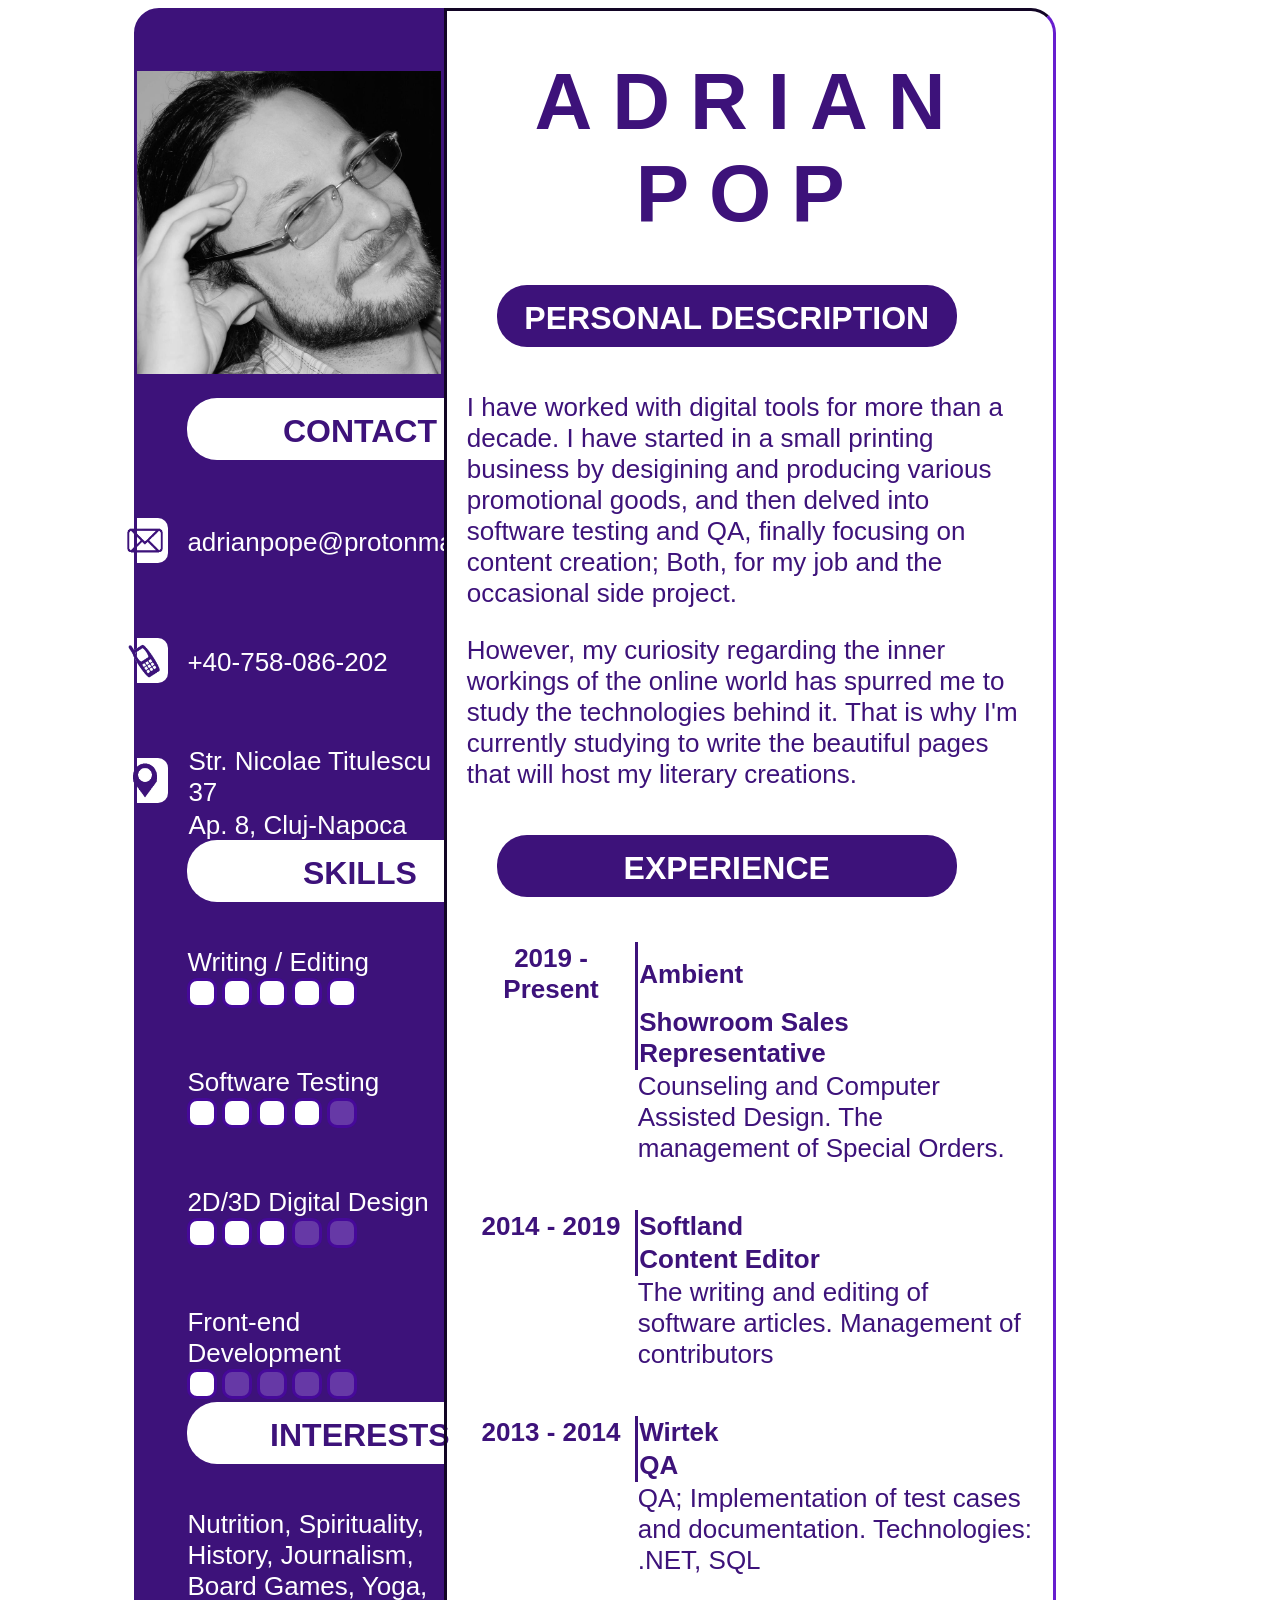
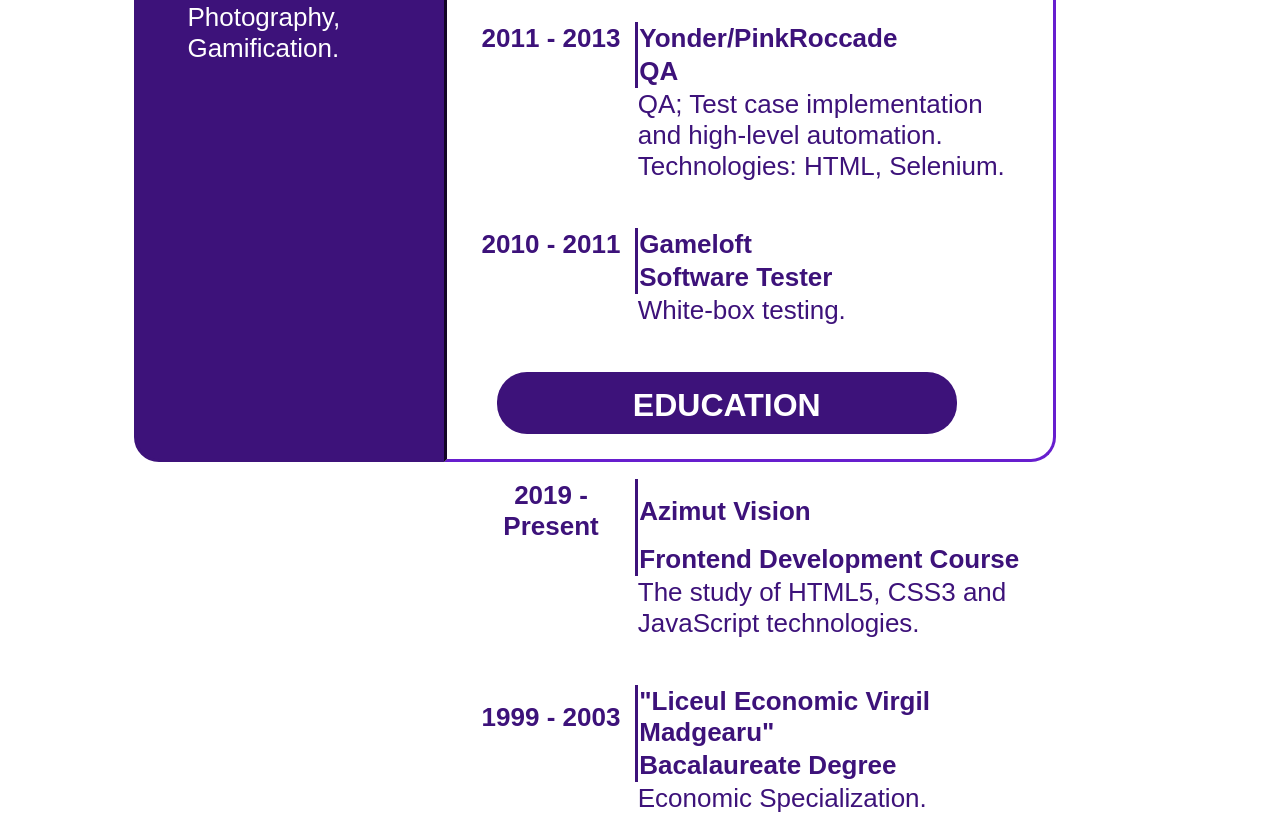
==== index.html @ 20480416 "Rename Adrian Pop CV.html to index.html" ====
<!DOCTYPE html>
<html>
  <head>
    <link type="text/css" rel="stylesheet" href="data\style.css">
    <title>Adrian Pop - CV</title>
  </head>
  <body>
    <div class="article"><!--Article-->
      <div class="left-panel"><!-- Left Panel -->
        <div style="margin-top:60px"><!--Mugshot-->
          <img class="mugshot" src="data\mugshot.jpg" width="567px">
        </div>
        <div class="wh-title"><!--Contact-->
          CONTACT
        </div>
        <div class="block"><!--email-->
          <div class="wh-icon"><!--icon-->
            <img class="icon" src="data\email.png">
          </div>
          <div class="wh-text" style="line-height:75px;">
            adrianpope@protonmail.com
          </div>
        </div>
        <div class="block"><!--telephone-->
          <div class="wh-icon"><!--icon-->
            <img class="icon" src="data\phone.png">
          </div>
          <div class="wh-text" style="line-height:75px;">
            +40-758-086-202
          </div>
        </div>
        <div class="block"><!--address-->
          <div class="wh-icon"><!--icon-->
            <img class="icon" src="data\location.png">
          </div>
          <div class="wh-text">
            <table>
              <tr><td>Str. Nicolae Titulescu 37</td></tr>
              <tr><td>Ap. 8, Cluj-Napoca</td></tr>
            </table>
          </div>
        </div>
        <div class="wh-title"><!--skills-->
          SKILLS
        </div>
        <div class="block"><!--Writing-->
          <div class="wh-text">
            Writing / Editing
          </div>
          <div class="blob"></div>
          <div class="blob check"></div>
          <div class="blob check"></div>
          <div class="blob check"></div>
          <div class="blob check"></div>
        </div>
        <div class="block"><!--Software Testing-->
          <div class="wh-text">
            Software Testing
          </div>
          <div class="blob"></div>
          <div class="blob check"></div>
          <div class="blob check"></div>
          <div class="blob check"></div>
          <div class="blob"></div>
        </div>
        <div class="block"><!--Digital Design-->
          <div class="wh-text">
            2D/3D Digital Design
          </div>
          <div class="blob"></div>
          <div class="blob check"></div>
          <div class="blob check"></div>
          <div class="blob"></div>
          <div class="blob"></div>
        </div>
        <div class="block"><!--Frontend Development-->
          <div class="wh-text">
            Front-end Development
          </div>
          <div class="blob"></div>
          <div class="blob"></div>
          <div class="blob"></div>
          <div class="blob"></div>
          <div class="blob"></div>
        </div>
        <div class="wh-title"><!--interests - title-->
          INTERESTS
        </div>
        <div class="block"><!--interests-->
          <p class="wh-text">
            Nutrition, Spirituality, History, Journalism, Board Games, Yoga, Photography, Gamification.
          </p>
        </div>
      </div>
      <div class="right-panel"><!-- Right Panel -->
        <div class="block"><!--Name - header-->
          <div class="title">
              adrian pop
          </div>
        </div>
        <div class="block"><!--Personal Description - title-->
          <div class="bl-title">
            personal description
          </div>
        </div>
        <div class="block"><!--Personal Description - content-->
          <div class="bl-text">
            <p>
              I have worked with digital tools for more than a decade. I have started in a small printing business by desigining and producing various promotional goods, and then delved into software testing and QA, finally focusing on content creation; Both, for my job and the occasional side project.
            </p>
            <p>
              However, my curiosity regarding the inner workings of the online world has spurred me to study the technologies behind it. That is why I'm currently studying to write the beautiful pages that will host my literary creations.
            </p>
          </div>
        </div>
        <div class="block"><!--Experience - title-->
          <div class="bl-title">
            experience
          </div>
        </div>
        <div class="block"><!--Ambient-->
          <div class="bl-text">
            <table border="0">
              <tr>
                <th style="text=align: center;">2019 - Present</th>
                <th>Ambient</th>
              </tr>
              <tr>
                <td></td>
                <th>Showroom Sales Representative</th>
              </tr>
              <tr>
                <td></td>
                <td> Counseling and Computer Assisted Design. The management of Special Orders. </td>
              </tr>
            </table>
          </div>
        </div>
        <div class="block"><!--Softland-->
          <div class="bl-text">
            <table border="0">
              <tr>
                <th style="text=align: center;">2014 - 2019</th>
                <th>Softland</th>
              </tr>
              <tr>
                <td></td>
                <th>Content Editor</th>
              </tr>
              <tr>
                <td></td>
                <td>The writing and editing of software articles. Management of contributors</td>
              </tr>
            </table>
          </div>
        </div>
        <div class="block"><!--WirTek-->
          <div class="bl-text">
            <table border="0">
              <tr>
                <th style="text=align: center;">2013 - 2014</th>
                <th>Wirtek</th>
              </tr>
              <tr>
                <td></td>
                <th>QA</th>
              </tr>
              <tr>
                <td></td>
                <td>QA; Implementation of test cases and documentation. Technologies: .NET, SQL </td>
              </tr>
            </table>
          </div>
        </div>
        <div class="block"><!--Yonder/PinkRoccade-->
          <div class="bl-text">
            <table border="0">
              <tr>
                <th style="text=align: center;">2011 - 2013</th>
                <th>Yonder/PinkRoccade</th>
              </tr>
              <tr>
                <td></td>
                <th>QA</th>
              </tr>
              <tr>
                <td></td>
                <td>QA; Test case implementation and high-level automation. Technologies: HTML, Selenium. </td>
              </tr>
            </table>
          </div>
        </div>
        <div class="block"><!--Gameloft-->
          <div class="bl-text">
            <table border="0">
              <tr>
                <th style="text=align: center;">2010 - 2011</th>
                <th>Gameloft</th>
              </tr>
              <tr>
                <td></td>
                <th>Software Tester</th>
              </tr>
              <tr>
                <td></td>
                <td>White-box testing. </td>
              </tr>
            </table>
          </div>
        </div>
        <div class="block"><!--Education - title-->
          <div class="bl-title">
            EDUCATION
          </div>
        </div>
        <div class="block"><!--Frontend development course-->
          <div class="bl-text">
            <table border="0">
              <tr>
                <th style="text=align: center;">2019 - Present</th>
                <th>Azimut Vision</th>
              </tr>
              <tr>
                <td></td>
                <th>Frontend Development Course</th>
              </tr>
              <tr>
                <td></td>
                <td>The study of HTML5, CSS3 and JavaScript technologies. </td>
              </tr>
            </table>
        </div>
        <div class="block"><!--High School-->
          <div class="bl-text">
            <table border="0">
              <tr>
                <th style="text=align: center;">1999 - 2003</th>
                <th>"Liceul Economic Virgil Madgearu"</th>
              </tr>
              <tr>
                <td></td>
                <th>Bacalaureate Degree</th>
              </tr>
              <tr>
                <td></td>
                <td>Economic Specialization. </td>
              </tr>
            </table>
        </div>
      </div><!--END Right Panel-->
    </div><!--END Article-->
  </body>
</html>
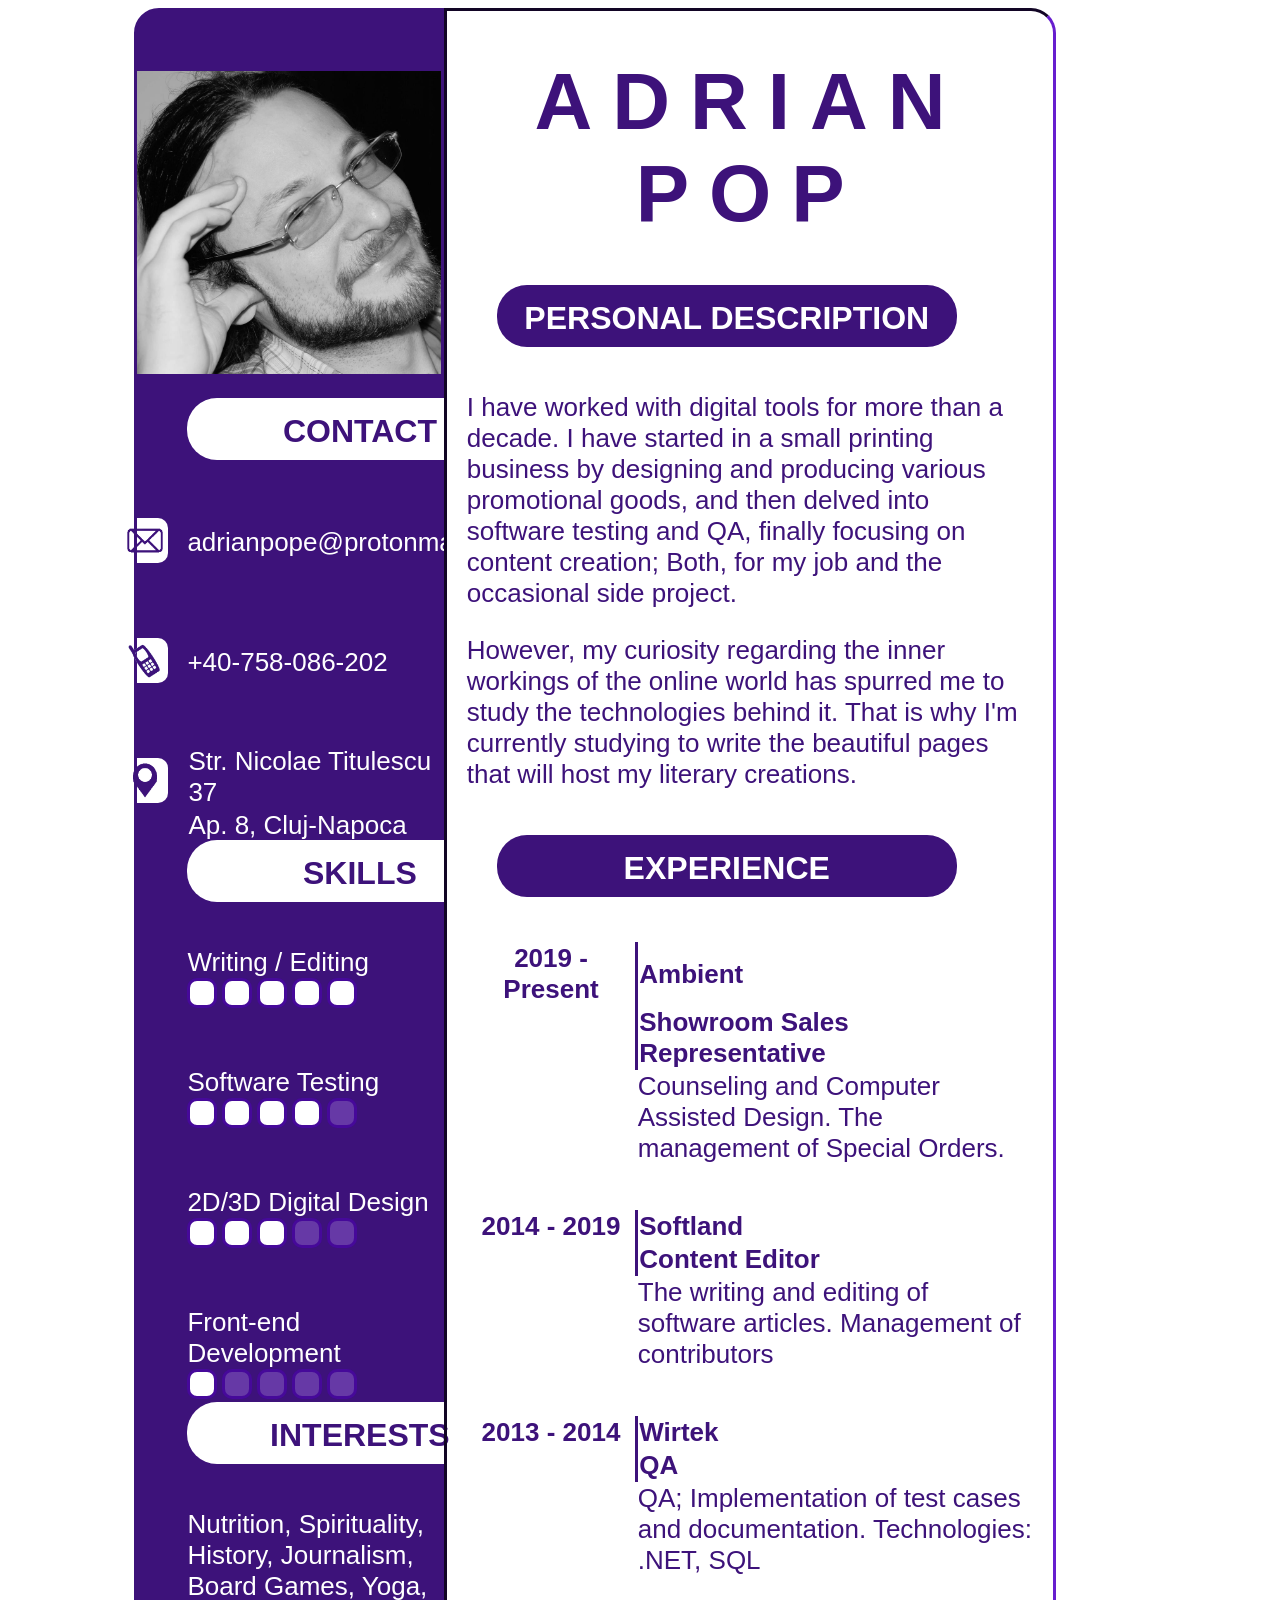
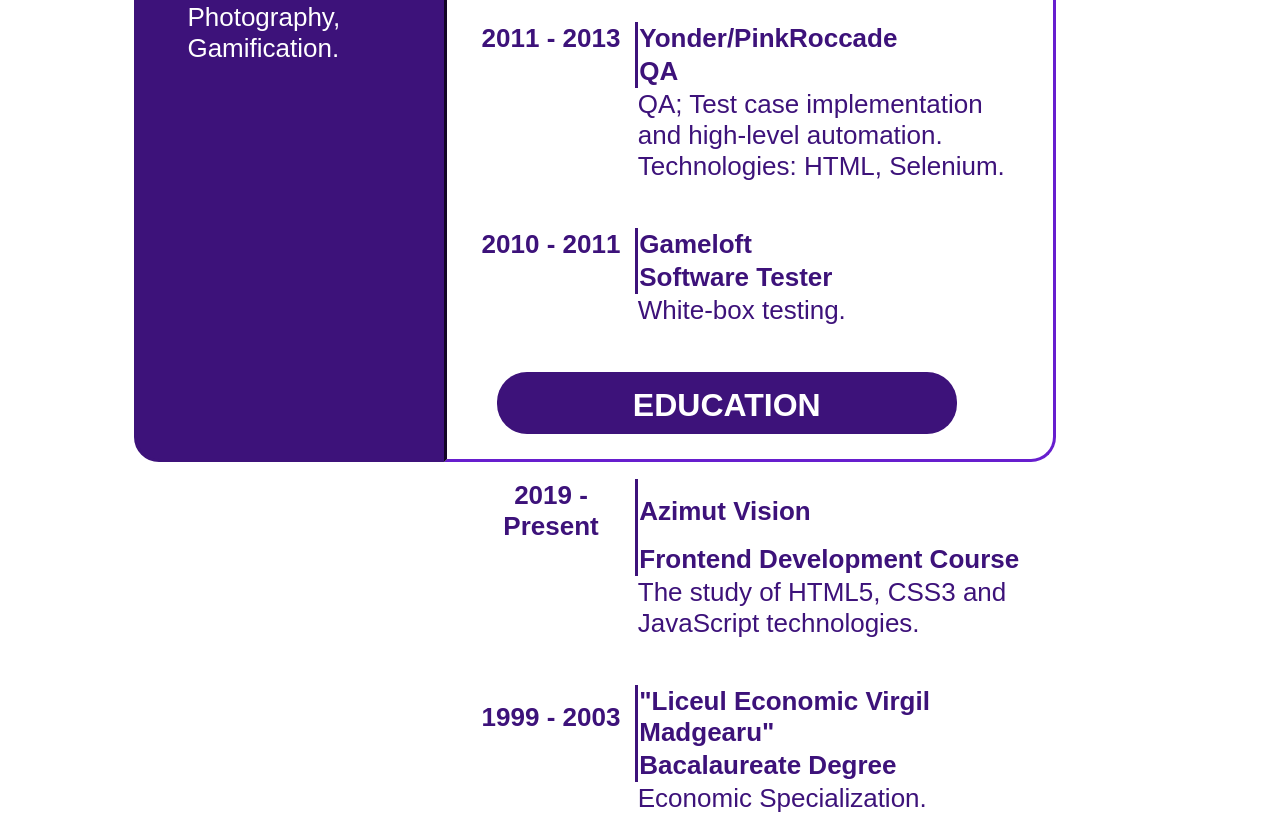
==== commit a5161bce: "Update index.html" ====
--- a/index.html
+++ b/index.html
@@ -106,7 +106,7 @@
         <div class="block"><!--Personal Description - content-->
           <div class="bl-text">
             <p>
-              I have worked with digital tools for more than a decade. I have started in a small printing business by desigining and producing various promotional goods, and then delved into software testing and QA, finally focusing on content creation; Both, for my job and the occasional side project.
+              I have worked with digital tools for more than a decade. I have started in a small printing business by designing and producing various promotional goods, and then delved into software testing and QA, finally focusing on content creation; Both, for my job and the occasional side project.
             </p>
             <p>
               However, my curiosity regarding the inner workings of the online world has spurred me to study the technologies behind it. That is why I'm currently studying to write the beautiful pages that will host my literary creations.
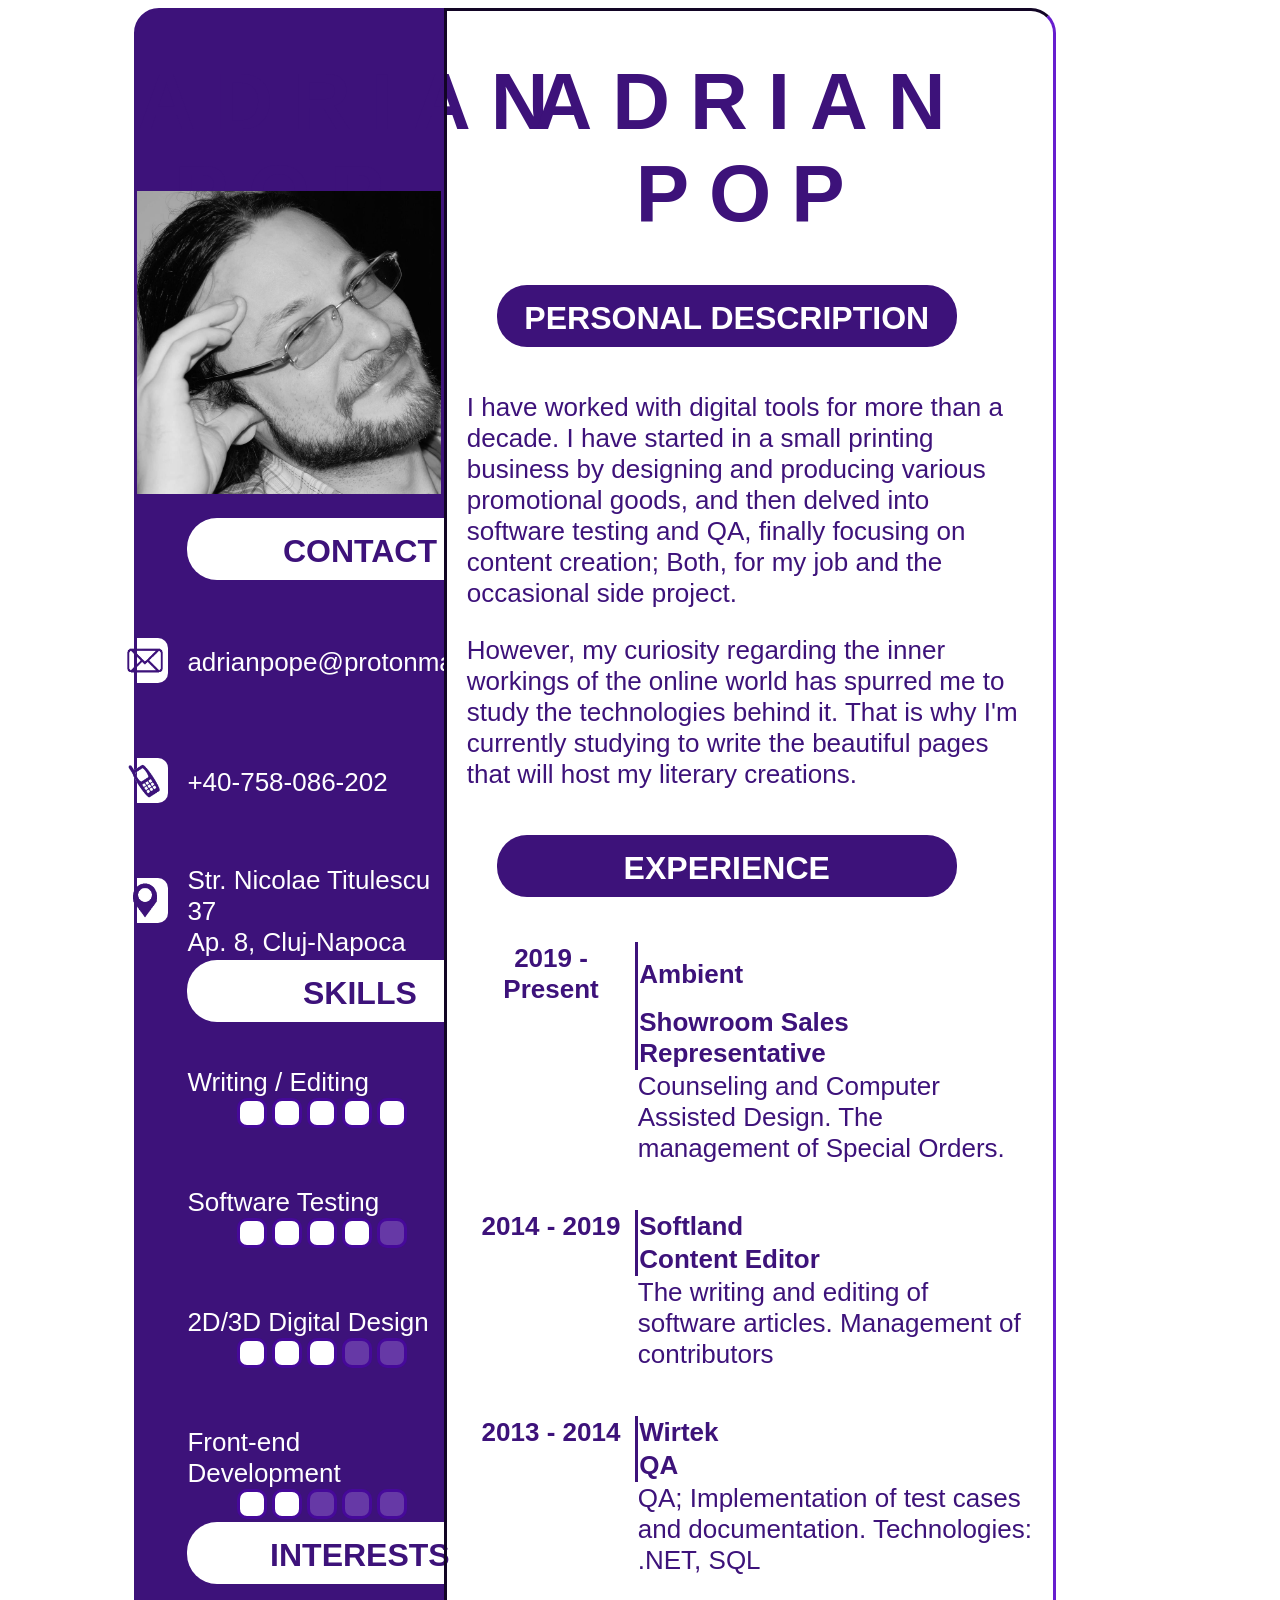
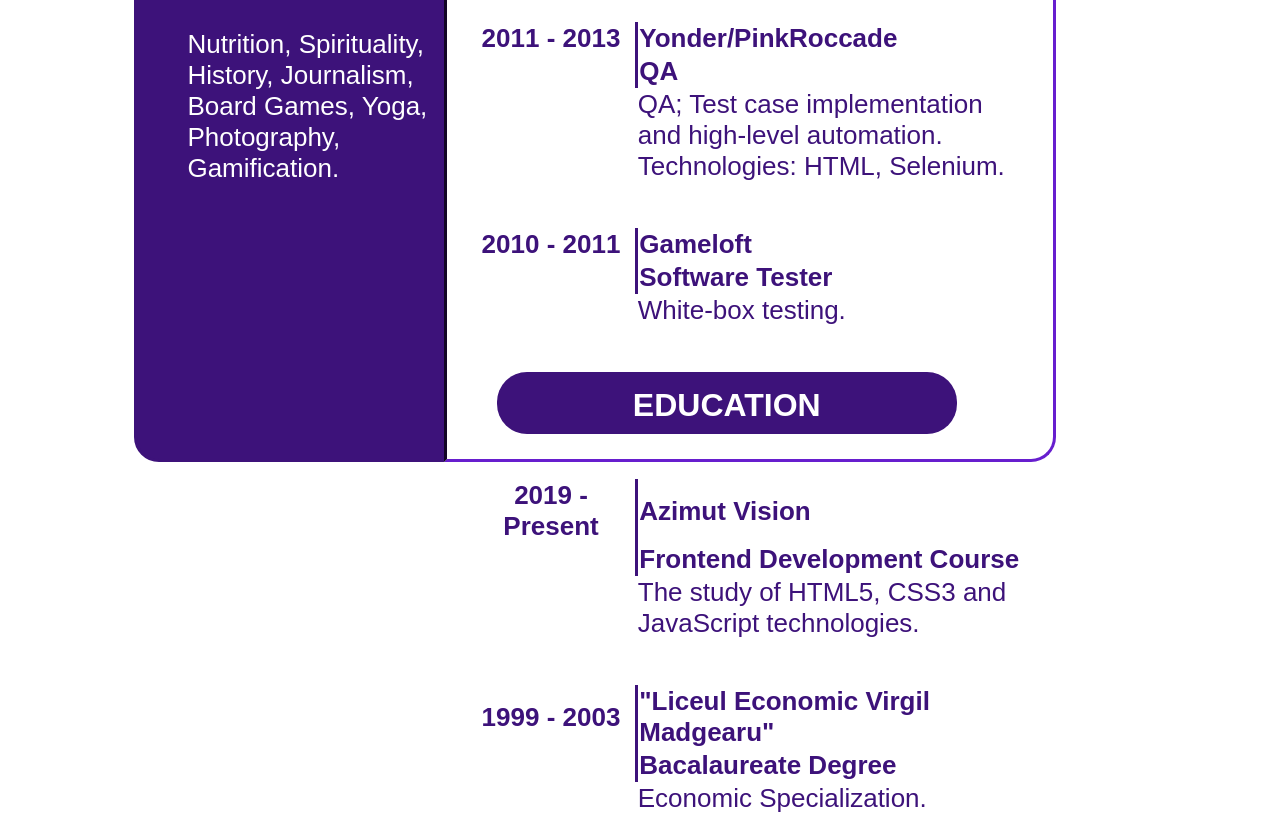
==== commit 63a396a8: "Update index.html" ====
--- a/index.html
+++ b/index.html
@@ -2,11 +2,16 @@
 <html>
   <head>
     <link type="text/css" rel="stylesheet" href="data\style.css">
-    <title>Adrian Pop - CV</title>
+    <title>Adrian Pop - CV v0.101</title>
   </head>
   <body>
     <div class="article"><!--Article-->
       <div class="left-panel"><!-- Left Panel -->
+        <div class="block"><!--Name - small version-->
+          <div class="title column">
+              adrian pop
+          </div>
+        </div>
         <div style="margin-top:60px"><!--Mugshot-->
           <img class="mugshot" src="data\mugshot.jpg" width="567px">
         </div>
@@ -34,54 +39,54 @@
             <img class="icon" src="data\location.png">
           </div>
           <div class="wh-text">
-            <table>
-              <tr><td>Str. Nicolae Titulescu 37</td></tr>
-              <tr><td>Ap. 8, Cluj-Napoca</td></tr>
-            </table>
-          </div>
-        </div>
-        <div class="wh-title"><!--skills-->
+
+              Str. Nicolae Titulescu 37<br>
+              Ap. 8, Cluj-Napoca
+
+          </div>
+        </div>
+        <div class="wh-title"><!--Skills-->
           SKILLS
         </div>
         <div class="block"><!--Writing-->
           <div class="wh-text">
-            Writing / Editing
-          </div>
-          <div class="blob"></div>
-          <div class="blob check"></div>
-          <div class="blob check"></div>
-          <div class="blob check"></div>
-          <div class="blob check"></div>
+            Writing / Editing <br>
+            <div class="blob check"></div>
+            <div class="blob check"></div>
+            <div class="blob check"></div>
+            <div class="blob check"></div>
+            <div class="blob check"></div>
+          </div>
         </div>
         <div class="block"><!--Software Testing-->
           <div class="wh-text">
-            Software Testing
-          </div>
-          <div class="blob"></div>
-          <div class="blob check"></div>
-          <div class="blob check"></div>
-          <div class="blob check"></div>
-          <div class="blob"></div>
+            Software Testing <br>
+            <div class="blob check"></div>
+            <div class="blob check"></div>
+            <div class="blob check"></div>
+            <div class="blob check"></div>
+            <div class="blob"></div>
+          </div>
         </div>
         <div class="block"><!--Digital Design-->
           <div class="wh-text">
-            2D/3D Digital Design
-          </div>
-          <div class="blob"></div>
-          <div class="blob check"></div>
-          <div class="blob check"></div>
-          <div class="blob"></div>
-          <div class="blob"></div>
+            2D/3D Digital Design <br>
+            <div class="blob check"></div>
+            <div class="blob check"></div>
+            <div class="blob check"></div>
+            <div class="blob"></div>
+            <div class="blob"></div>
+          </div>
         </div>
         <div class="block"><!--Frontend Development-->
           <div class="wh-text">
-            Front-end Development
-          </div>
-          <div class="blob"></div>
-          <div class="blob"></div>
-          <div class="blob"></div>
-          <div class="blob"></div>
-          <div class="blob"></div>
+            Front-end Development <br>
+            <div class="blob check"></div>
+            <div class="blob check"></div>
+            <div class="blob"></div>
+            <div class="blob"></div>
+            <div class="blob"></div>
+          </div>
         </div>
         <div class="wh-title"><!--interests - title-->
           INTERESTS
@@ -93,7 +98,7 @@
         </div>
       </div>
       <div class="right-panel"><!-- Right Panel -->
-        <div class="block"><!--Name - header-->
+        <div class="block row"><!--Name - header-->
           <div class="title">
               adrian pop
           </div>
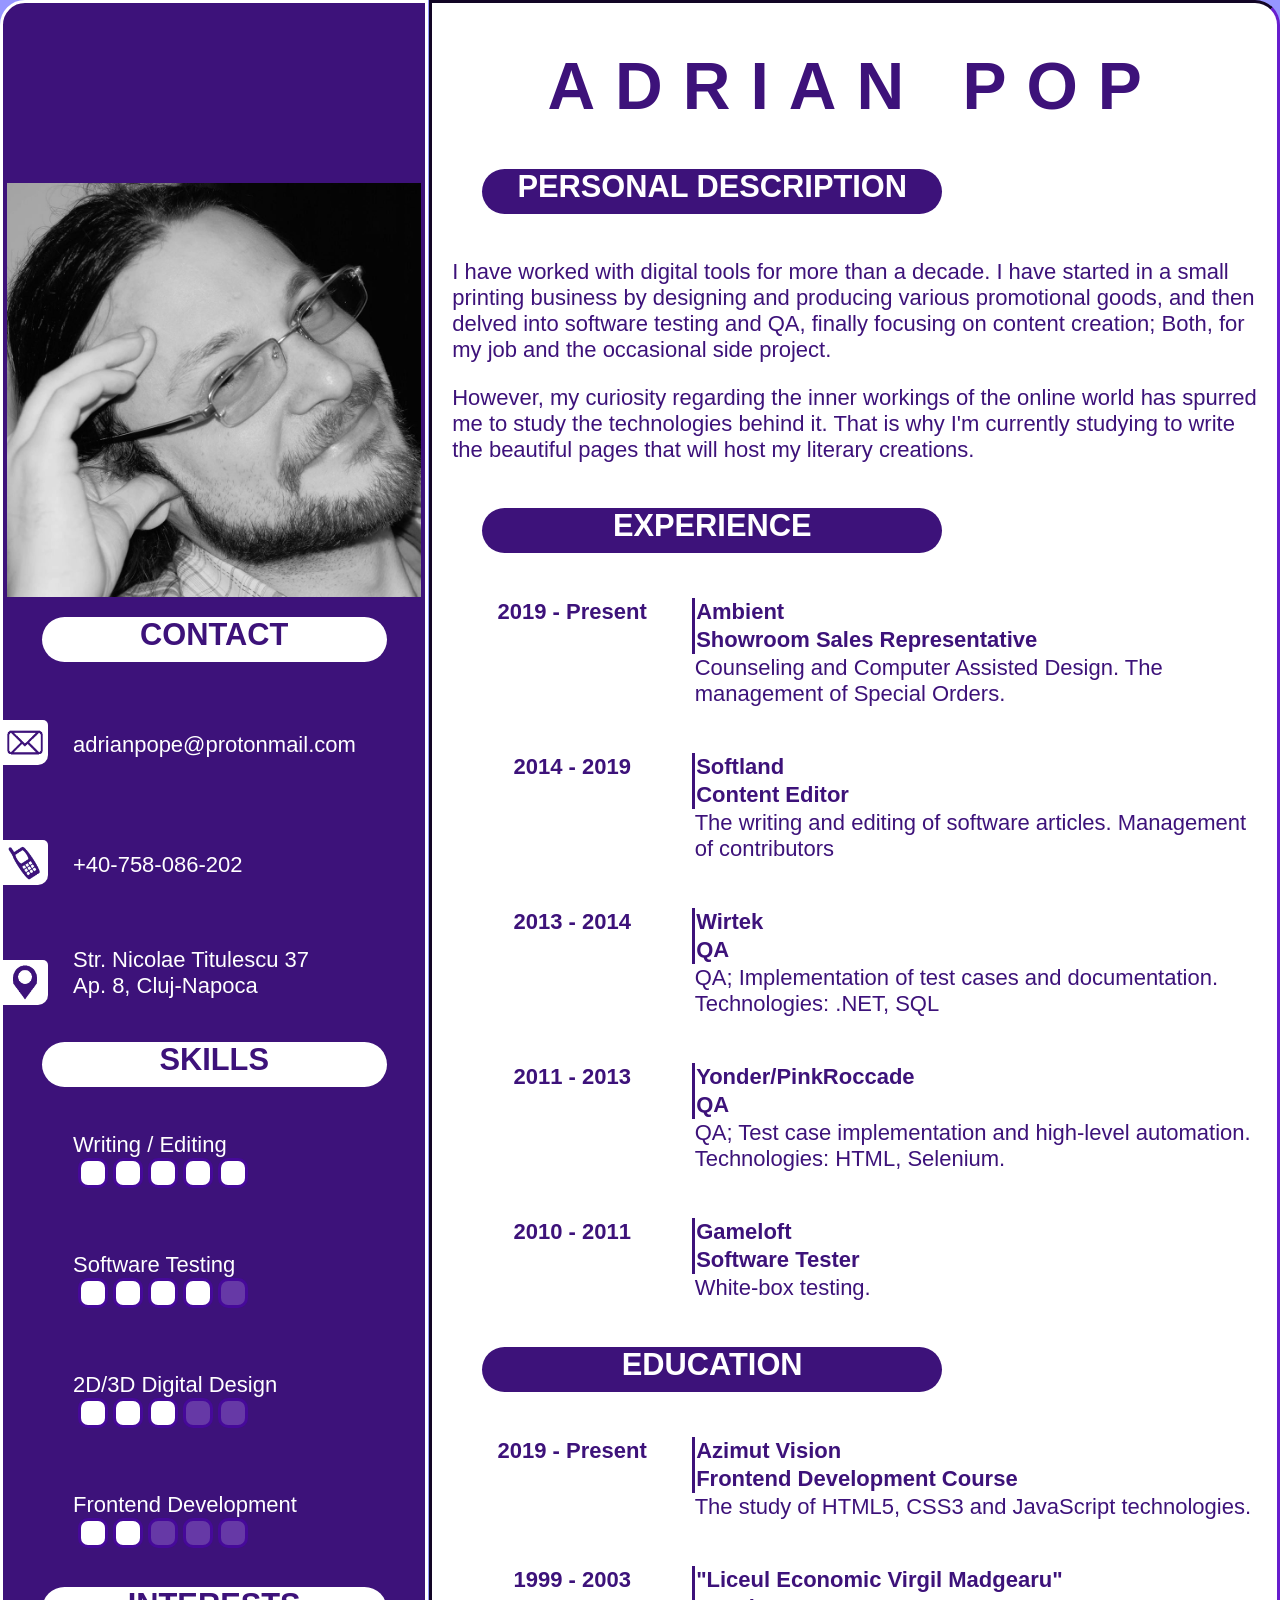
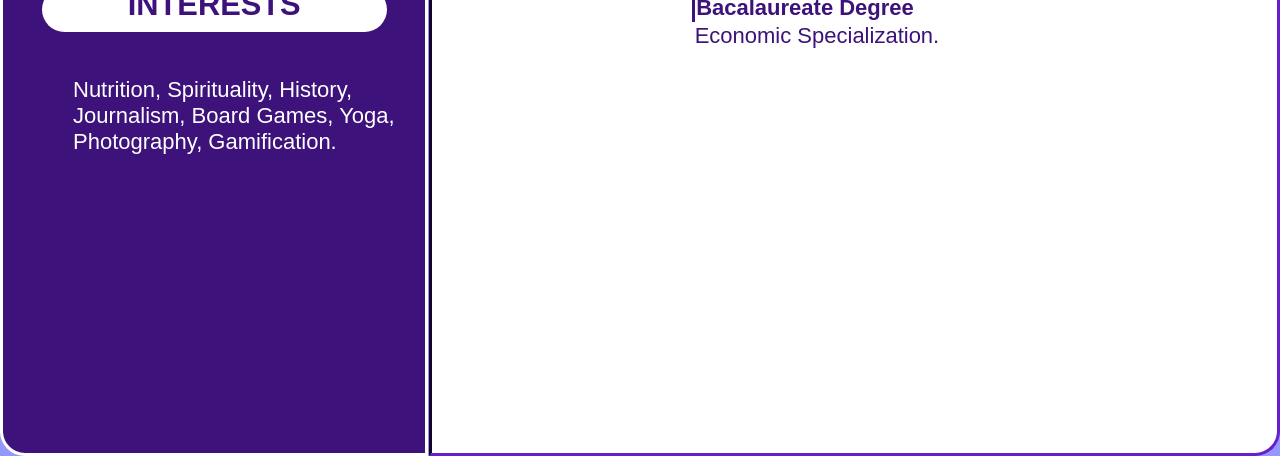
==== commit 40d3b1e7: "Update index.html" ====
--- a/index.html
+++ b/index.html
@@ -80,7 +80,7 @@
         </div>
         <div class="block"><!--Frontend Development-->
           <div class="wh-text">
-            Front-end Development <br>
+            Frontend Development <br>
             <div class="blob check"></div>
             <div class="blob check"></div>
             <div class="blob"></div>
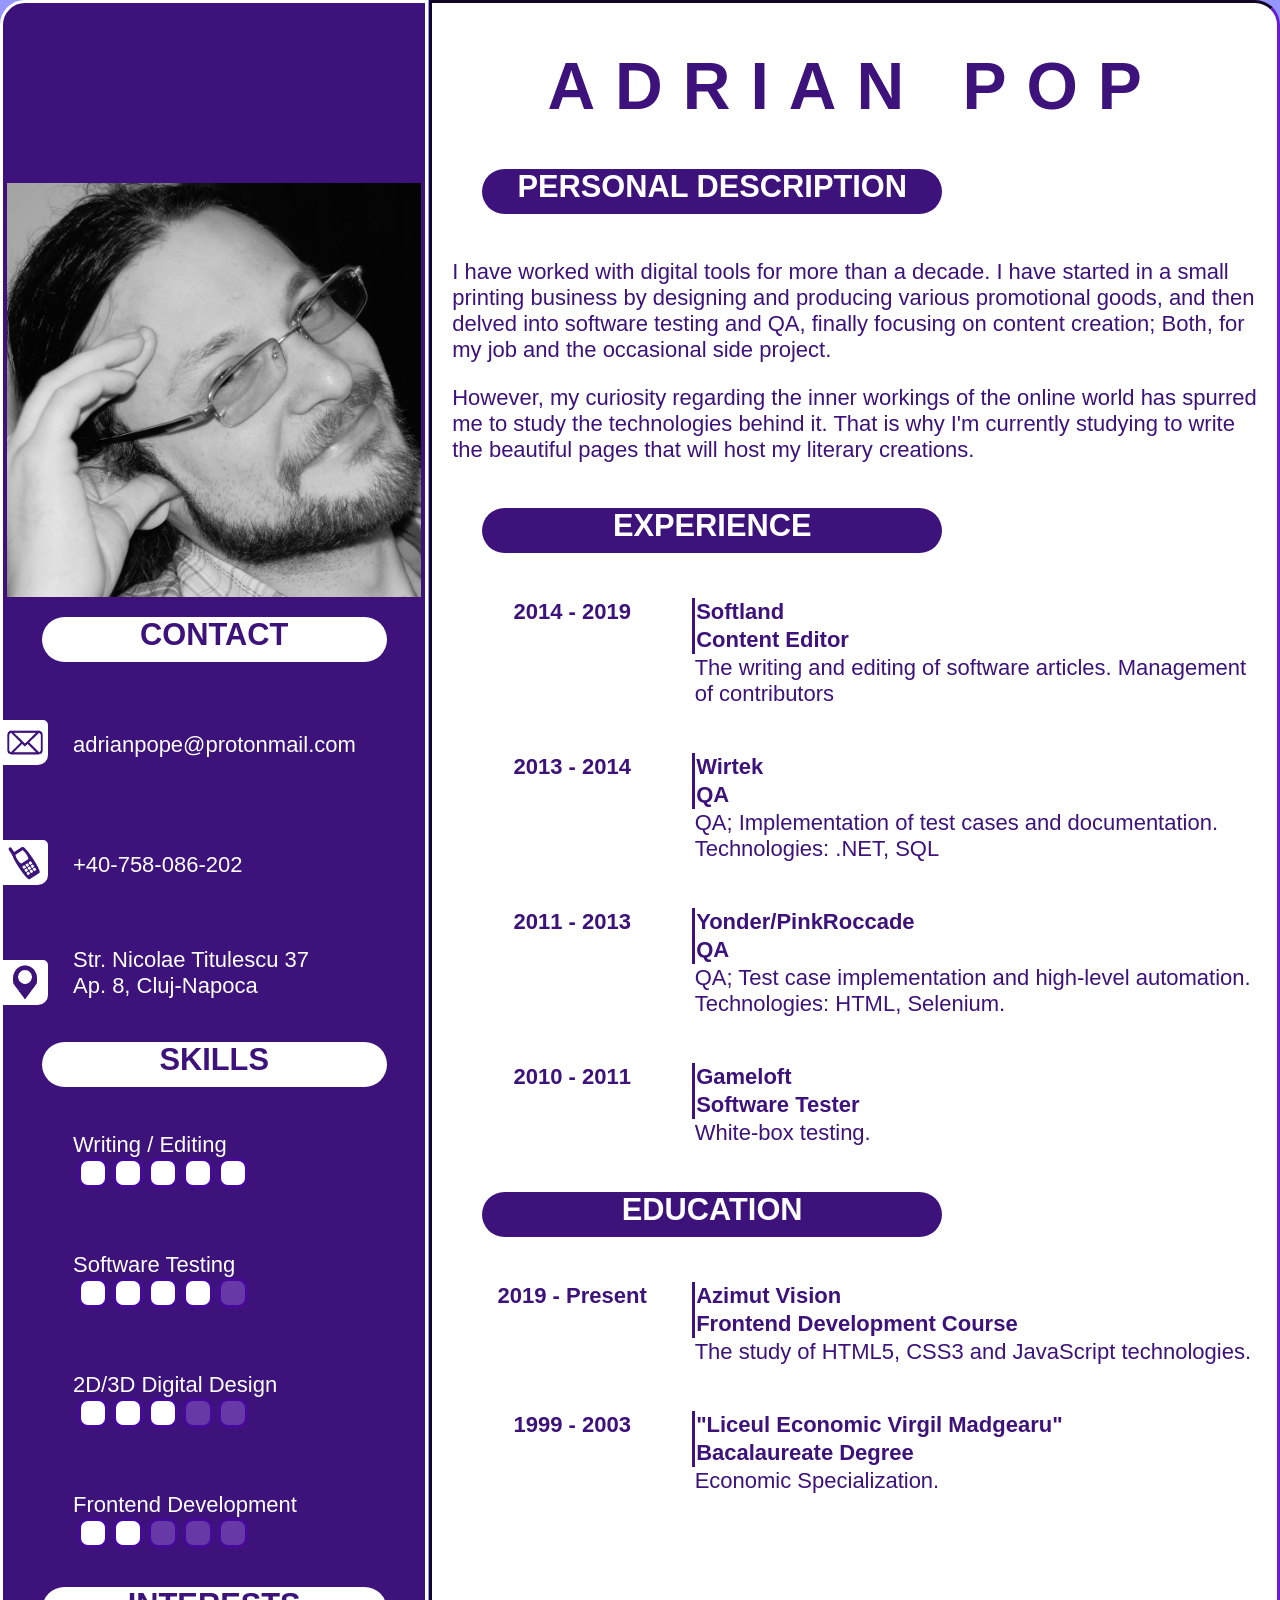
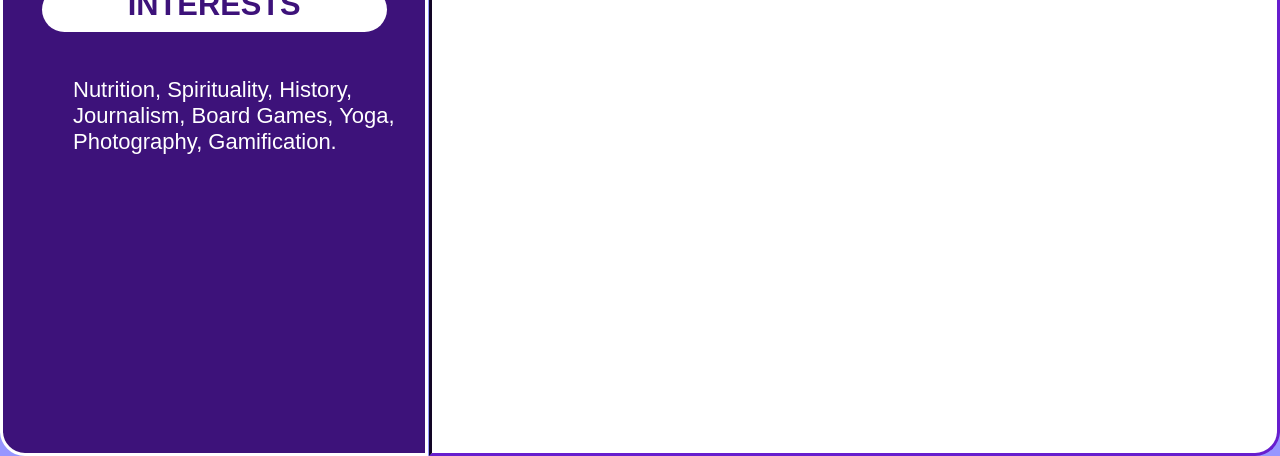
==== commit 2e593e2c: "Removed fleeting job" ====
--- a/index.html
+++ b/index.html
@@ -123,24 +123,6 @@
             experience
           </div>
         </div>
-        <div class="block"><!--Ambient-->
-          <div class="bl-text">
-            <table border="0">
-              <tr>
-                <th style="text=align: center;">2019 - Present</th>
-                <th>Ambient</th>
-              </tr>
-              <tr>
-                <td></td>
-                <th>Showroom Sales Representative</th>
-              </tr>
-              <tr>
-                <td></td>
-                <td> Counseling and Computer Assisted Design. The management of Special Orders. </td>
-              </tr>
-            </table>
-          </div>
-        </div>
         <div class="block"><!--Softland-->
           <div class="bl-text">
             <table border="0">
